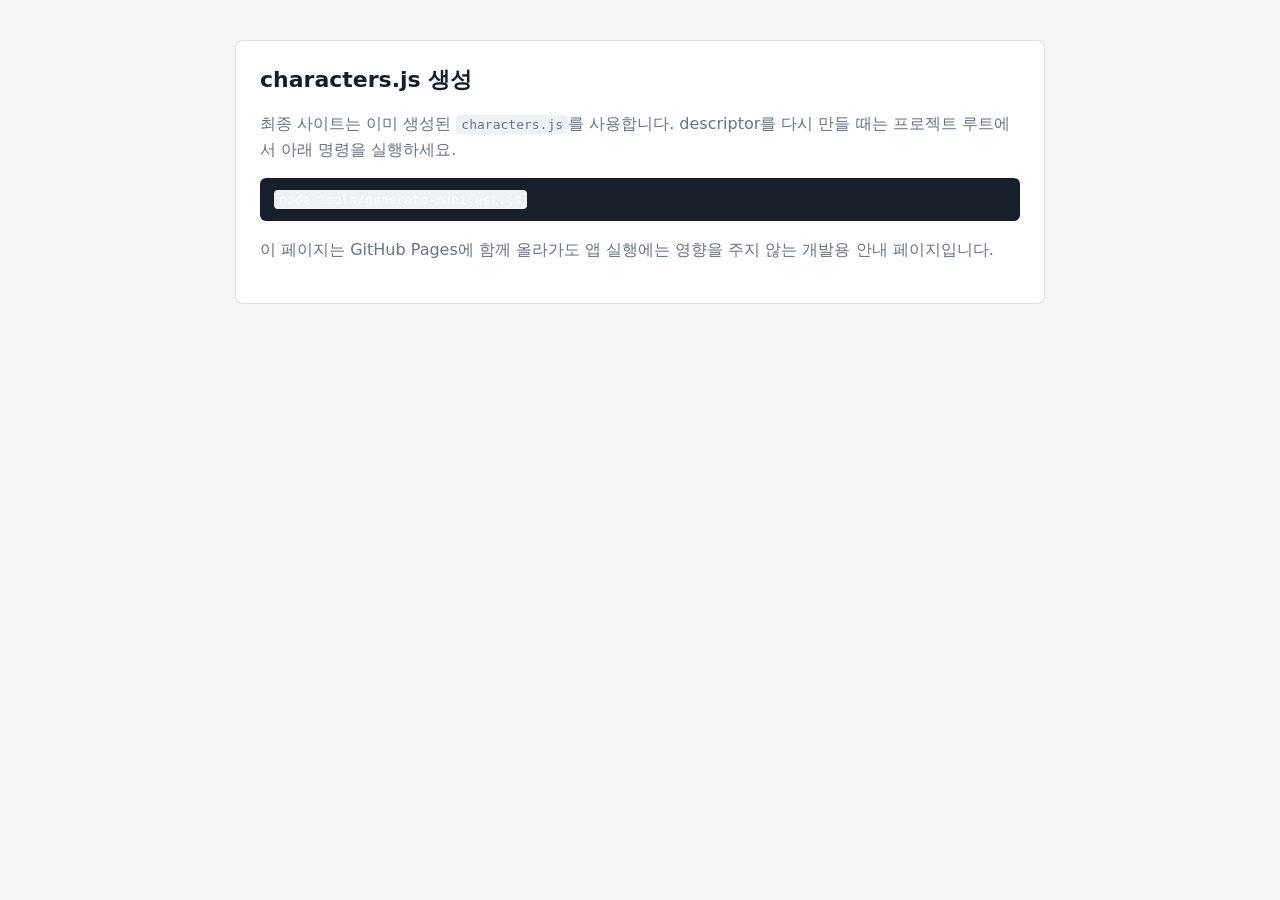
==== tools/generate-manifest.html @ 75a0c14c "니케 인식 기능 구현" ====
<!doctype html>
<html lang="ko">
<head>
  <meta charset="utf-8">
  <meta name="viewport" content="width=device-width, initial-scale=1">
  <title>Manifest 생성 안내</title>
  <style>
    body {
      margin: 0;
      font-family: system-ui, -apple-system, BlinkMacSystemFont, "Segoe UI", sans-serif;
      background: #f4f6f8;
      color: #17202a;
    }
    main {
      max-width: 760px;
      margin: 40px auto;
      padding: 24px;
      background: #fff;
      border: 1px solid #d9e0e8;
      border-radius: 8px;
    }
    h1 {
      margin: 0 0 12px;
      font-size: 22px;
    }
    p {
      color: #687385;
      line-height: 1.6;
    }
    code {
      background: #eef2f6;
      padding: 2px 5px;
      border-radius: 4px;
    }
    pre {
      overflow: auto;
      background: #17202a;
      color: #fff;
      padding: 14px;
      border-radius: 6px;
    }
  </style>
</head>
<body>
  <main>
    <h1>characters.js 생성</h1>
    <p>
      최종 사이트는 이미 생성된 <code>characters.js</code>를 사용합니다.
      descriptor를 다시 만들 때는 프로젝트 루트에서 아래 명령을 실행하세요.
    </p>
    <pre><code>node tools/generate-manifest.js</code></pre>
    <p>
      이 페이지는 GitHub Pages에 함께 올라가도 앱 실행에는 영향을 주지 않는 개발용 안내 페이지입니다.
    </p>
  </main>
</body>
</html>
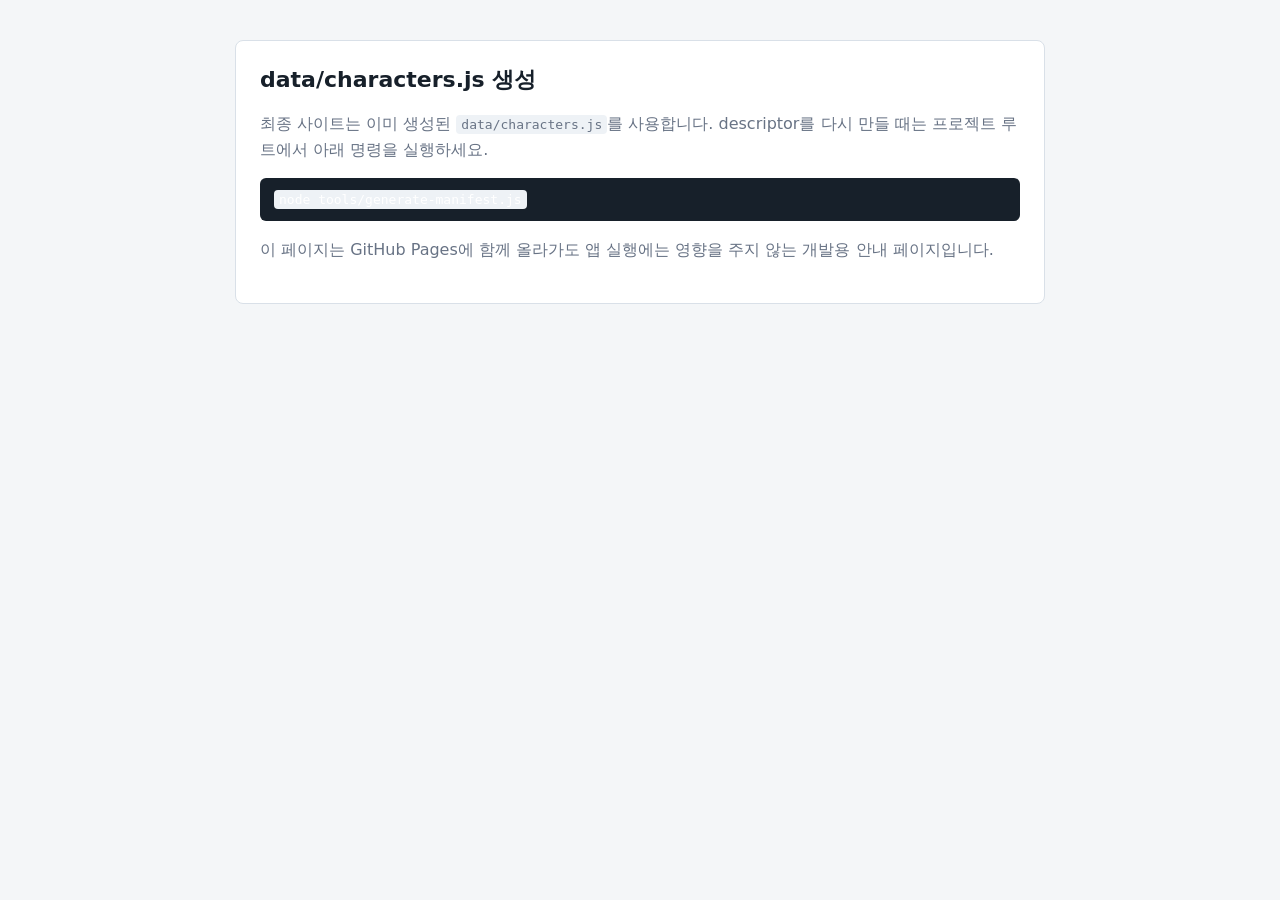
==== commit ca2c914e: "버스트 계산 코드 완성" ====
--- a/tools/generate-manifest.html
+++ b/tools/generate-manifest.html
@@ -43,9 +43,9 @@
 </head>
 <body>
   <main>
-    <h1>characters.js 생성</h1>
+    <h1>data/characters.js 생성</h1>
     <p>
-      최종 사이트는 이미 생성된 <code>characters.js</code>를 사용합니다.
+      최종 사이트는 이미 생성된 <code>data/characters.js</code>를 사용합니다.
       descriptor를 다시 만들 때는 프로젝트 루트에서 아래 명령을 실행하세요.
     </p>
     <pre><code>node tools/generate-manifest.js</code></pre>
